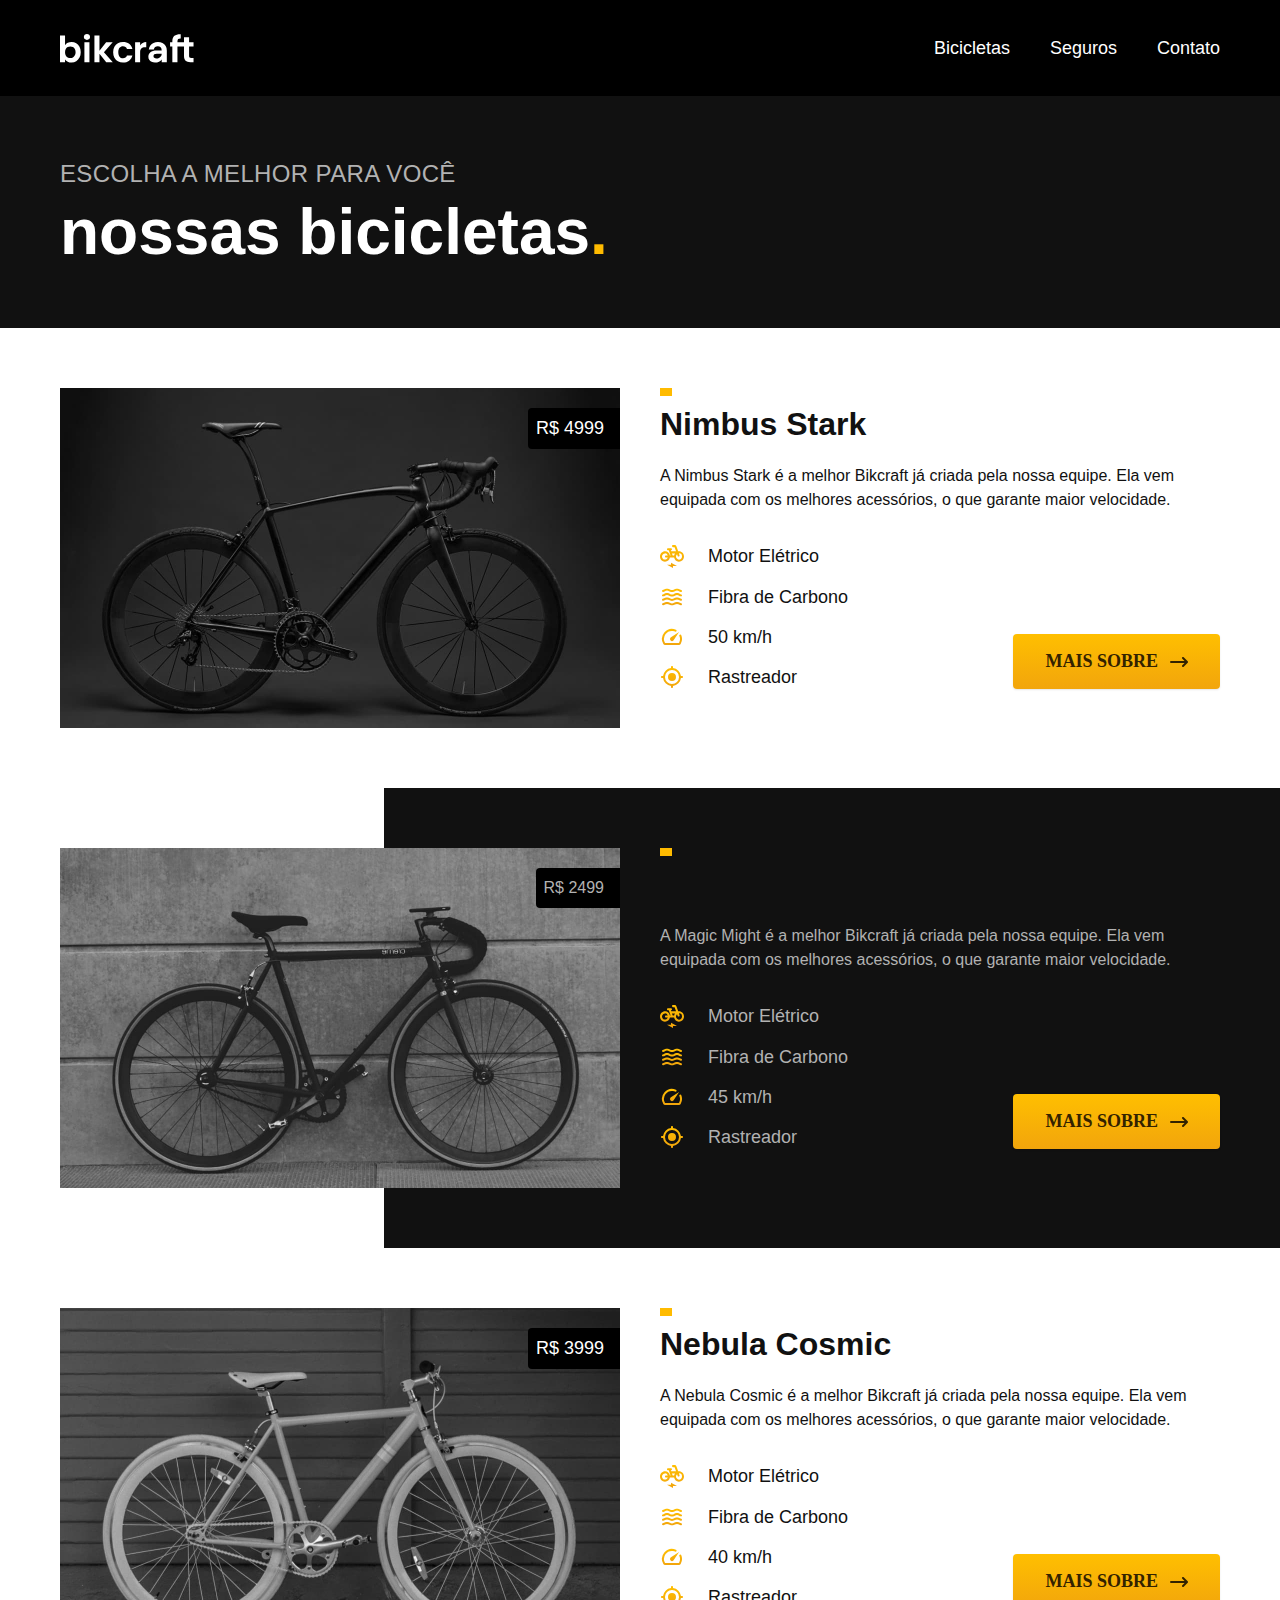
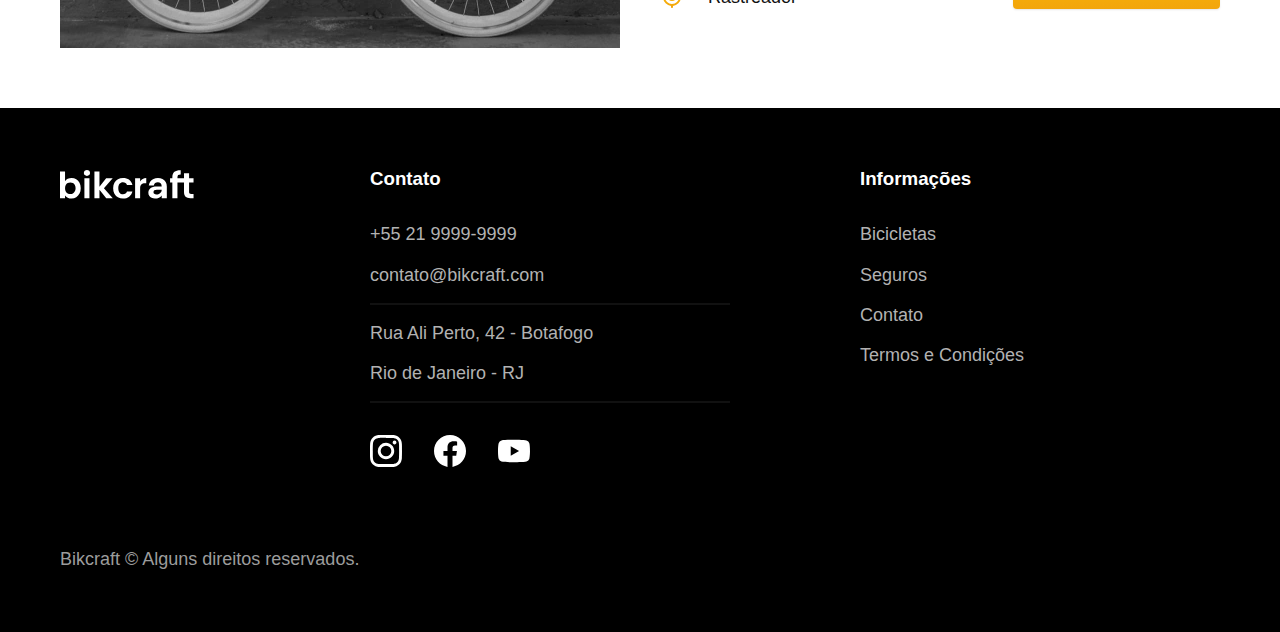
==== bicicletas.html @ a3fc3793 ":tada: Finalização da página bicicletas" ====
<!DOCTYPE html>
<html lang="pt-br">

<head>
  <meta charset="UTF-8">
  <meta name="viewport" content="width=device-width, initial-scale=1.0">

  <title>Bicicletas | Bikcraft</title>
  <meta name="description" content="Bicicletas Bikcraft.">

  <link rel="stylesheet" href="./css/style.css">
</head>

<body id="bicicletas">
  <header class="header-bg">
    <div class="header container">
      <a href="./">
        <img src="./img/bikcraft.svg" alt="Bikcraft">
      </a>

      <nav aria-label="primaria">
        <ul class="header-menu font-1-m cor-0">
          <li><a href="./bicicletas.html">Bicicletas</a></li>
          <li><a href="./seguros.html">Seguros</a></li>
          <li><a href="./contato.html">Contato</a></li>
        </ul>
      </nav>
    </div>
  </header>

  <main>
    <div class="titulo-bg">
        <div class="titulo container">
            <p class="font-2-1-b cor-5">Escolha a melhor para você</p>
            <h1 class="font-1-xx1 cor-0">nossas bicicletas<span class="cor-p1">.</span></h1>
        </div>
    </div>

    <div class="bicicletas container">
      <div class="bicicletas-imagem">
        <img src="./img/bicicletas/nimbus.jpg" alt="Bicicleta Preta">
        <span class="font-2-m cor-0">R$ 4999</span>
      </div>
      <div class="bicicletas-conteudo">
        <h2 class="font-1-x1">Nimbus Stark</h2>
        <p class="font-2-s cor-8">
          A Nimbus Stark é a melhor Bikcraft já criada pela nossa equipe. Ela vem equipada com os melhores acessórios, o que garante maior velocidade.
        </p>

        <ul class="font-1-m cor-8">
          <li>
            <img src="./img/icones/eletrica.svg" alt="">
            Motor Elétrico
          </li>
          <li>
            <img src="./img/icones/carbono.svg" alt="">
            Fibra de Carbono
          </li>
          <li>
            <img src="./img/icones/velocidade.svg" alt="">
            50 km/h
          </li>
          <li>
            <img src="./img/icones/rastreador.svg" alt="">
            Rastreador
          </li>
        </ul>
        <a class="botao seta font-2-s cor-8" href="./bicicletas/nimbus.html">Mais sobre</a>
      </div>
    </div>

    <div class="bicicletas-bg">
      <div class="bicicletas container">
        <div class="bicicletas-imagem">
          <img src="./img/bicicletas/magic.jpg" alt="Bicicleta Magic">
          <span class="font-2-s cor-5">R$ 2499</span>
        </div>
        <div class="bicicletas-conteudo">
          <h2 class="font-1-x1">Magic Might</h2>
          <p class="font-2-s cor-5">
            A Magic Might é a melhor Bikcraft já criada pela nossa equipe. Ela vem equipada com os melhores acessórios, o que garante maior velocidade.
          </p>
          <ul class="font-1-m cor-5">
            <li>
              <img src="./img/icones/eletrica.svg" alt="">
              Motor Elétrico
            </li>
            <li>
              <img src="./img/icones/carbono.svg" alt="">
              Fibra de Carbono
            </li>
            <li>
              <img src="./img/icones/velocidade.svg" alt="">
              45 km/h
            </li>
            <li>
              <img src="./img/icones/rastreador.svg" alt="">
              Rastreador
            </li>
          </ul>
          <a class="botao seta" href="./bicicletas/magic.html">Mais sobre</a>
        </div>
      </div>
    </div>

    <div class="bicicletas container">
      <div class="bicicletas-imagem">
        <img src="./img/bicicletas/nebula.jpg" alt="Bicicleta Nebula">
        <span class="font-2-m cor-0">R$ 3999</span>
      </div>
      <div class="bicicletas-conteudo">
        <h2 class="font-1-x1">Nebula Cosmic</h2>
        <p class="font-2-s cor-8">
          A Nebula Cosmic é a melhor Bikcraft já criada pela nossa equipe. Ela vem equipada com os melhores acessórios, o que garante maior velocidade.
        </p>
        <ul class="font-1-m cor-8">
          <li>
            <img src="./img/icones/eletrica.svg" alt="">
            Motor Elétrico
          </li>
          <li>
            <img src="./img/icones/carbono.svg" alt="">
            Fibra de Carbono
          </li>
          <li>
            <img src="./img/icones/velocidade.svg" alt="">
            40 km/h
          </li>
          <li>
            <img src="./img/icones/rastreador.svg" alt="">
            Rastreador
          </li>
        </ul>
        <a class="botao seta" href="./bicicletas/nebula.html">Mais sobre</a>
      </div>
    </div>
    
  </main>


  <footer class="footer-bg">
    <div class="footer container">
      <img src="./img/bikcraft.svg" alt="Bikcraft">
      <div class="footer-contato">
        <h3 class="font-2-l-b cor-0">Contato</h3>
        <ul class="font-2-m cor-5">
          <li><a href="tel:+552199999999">+55 21 9999-9999</a></li>
          <li><a href="mailto:contato@bikcraft.com">contato@bikcraft.com</a></li>
          <li>Rua Ali Perto, 42 - Botafogo</li>
          <li>Rio de Janeiro - RJ</li>
        </ul>
        <div class="footer-redes">
          <a href="./">
            <img src="./img/redes/instagram.svg" alt="Instagram">
          </a>
          <a href="./">
            <img src="./img/redes/facebook.svg" alt="Facebook">
          </a>
          <a href="./">
            <img src="./img/redes/youtube.svg" alt="Youtube">
          </a>
        </div>
      </div>
      <div class="footer-informacoes">
        <h3 class="font-2-l-b cor-0">Informações</h3>
        <nav>
          <ul class="font-1-m cor-5">
            <li><a href="./bicicletas.html">Bicicletas</a></li>
            <li><a href="./seguros.html">Seguros</a></li>
            <li><a href="./contato.html">Contato</a></li>
            <li><a href="./termos.html">Termos e Condições</a></li>
          </ul>
        </nav>
      </div>
      <p class="footer-copy font-2-m cor-6">Bikcraft © Alguns direitos reservados.</p>
    </div>
  </footer>
</body>

</html>
---- css/style.css ----
@import './global/global.css';
@import './utilidades/tipografia.css';
@import './utilidades/cores.css';
@import './utilidades/componentes.css';
@import './global/header.css';
@import './global/footer.css';
@import './home/introducao.css';
@import './bicicletas/bicicletas-lista.css';
@import './home/tecnologia.css';
@import './home/parceiros.css';
@import './home/depoimentos.css';
@import './seguros/seguros.css';
@import './termos/termos.css';
@import './bicicletas/bicicletas.css';
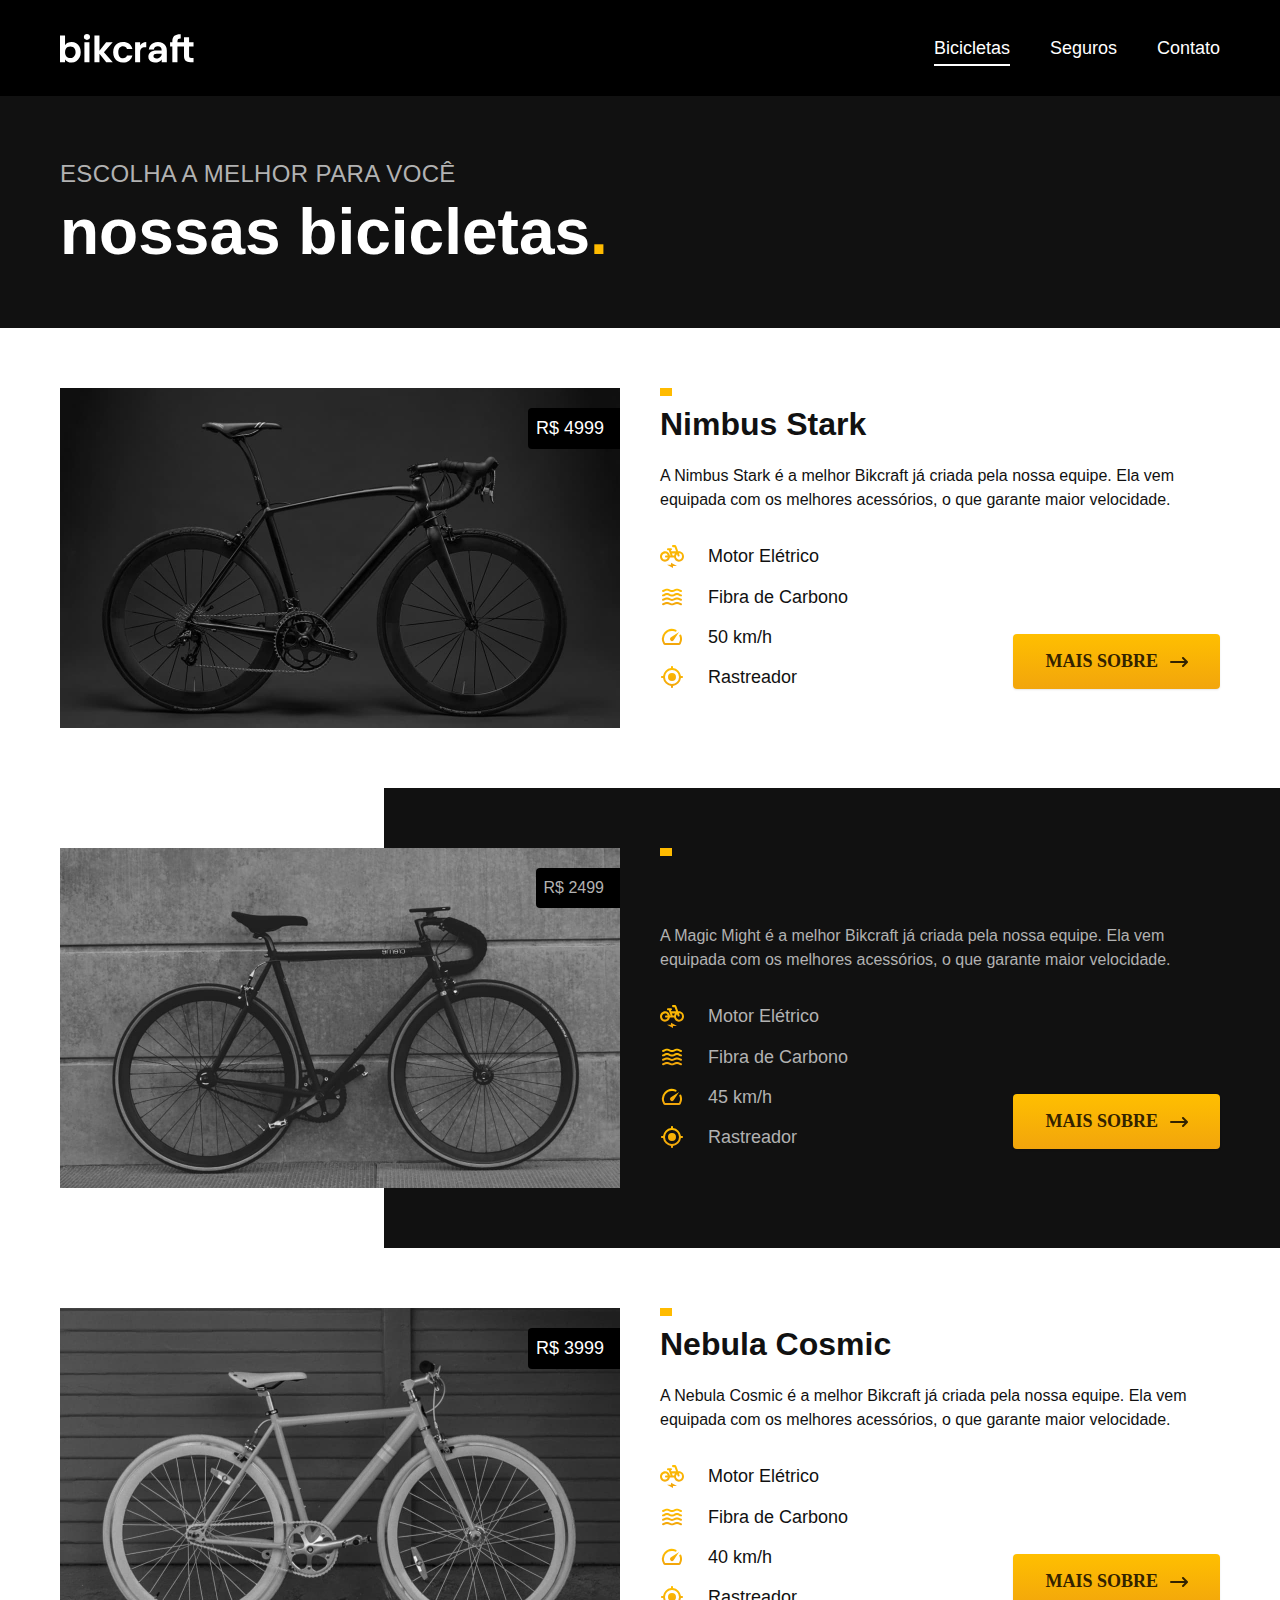
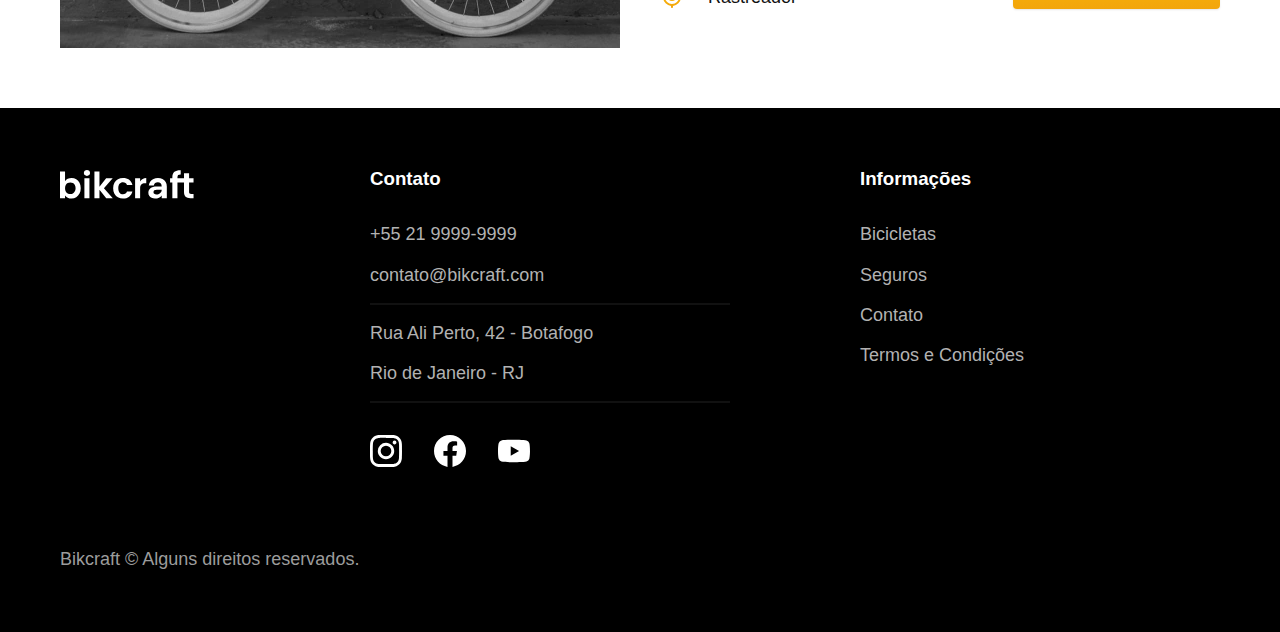
==== commit b62c0bc1: ":tada: Inclusão do Javascript no projeto" ====
--- a/bicicletas.html
+++ b/bicicletas.html
@@ -8,7 +8,9 @@
   <title>Bicicletas | Bikcraft</title>
   <meta name="description" content="Bicicletas Bikcraft.">
 
-  <link rel="stylesheet" href="./css/style.css">
+  <link rel="shortcut icon" href="/img/icones/eletrica.svg" type="image/x-icon">
+    <link rel="preload" href="./css/style.css" as="style">
+    <link rel="stylesheet" href="./css/style.css">
 </head>
 
 <body id="bicicletas">
@@ -175,6 +177,7 @@
       <p class="footer-copy font-2-m cor-6">Bikcraft © Alguns direitos reservados.</p>
     </div>
   </footer>
+    <script src="/js/script.js"></script>
 </body>
 
 </html>--- a/css/style.css
+++ b/css/style.css
@@ -2,6 +2,7 @@
 @import './utilidades/tipografia.css';
 @import './utilidades/cores.css';
 @import './utilidades/componentes.css';
+@import './utilidades/formulario.css';
 @import './global/header.css';
 @import './global/footer.css';
 @import './home/introducao.css';
@@ -10,5 +11,12 @@
 @import './home/parceiros.css';
 @import './home/depoimentos.css';
 @import './seguros/seguros.css';
+@import './seguros/vantagens.css';
+@import './seguros/perguntas.css';
 @import './termos/termos.css';
 @import './bicicletas/bicicletas.css';
+@import './bicicleta/bicicleta.css';
+@import './bicicleta/seguro.css';
+@import './contato/contato.css';
+@import './contato/lojas.css';
+@import './orcamento/orcamento.css';--- a/css/style.css
+++ b/css/style.css
@@ -2,6 +2,7 @@
 @import './utilidades/tipografia.css';
 @import './utilidades/cores.css';
 @import './utilidades/componentes.css';
+@import './utilidades/formulario.css';
 @import './global/header.css';
 @import './global/footer.css';
 @import './home/introducao.css';
@@ -10,5 +11,12 @@
 @import './home/parceiros.css';
 @import './home/depoimentos.css';
 @import './seguros/seguros.css';
+@import './seguros/vantagens.css';
+@import './seguros/perguntas.css';
 @import './termos/termos.css';
 @import './bicicletas/bicicletas.css';
+@import './bicicleta/bicicleta.css';
+@import './bicicleta/seguro.css';
+@import './contato/contato.css';
+@import './contato/lojas.css';
+@import './orcamento/orcamento.css';